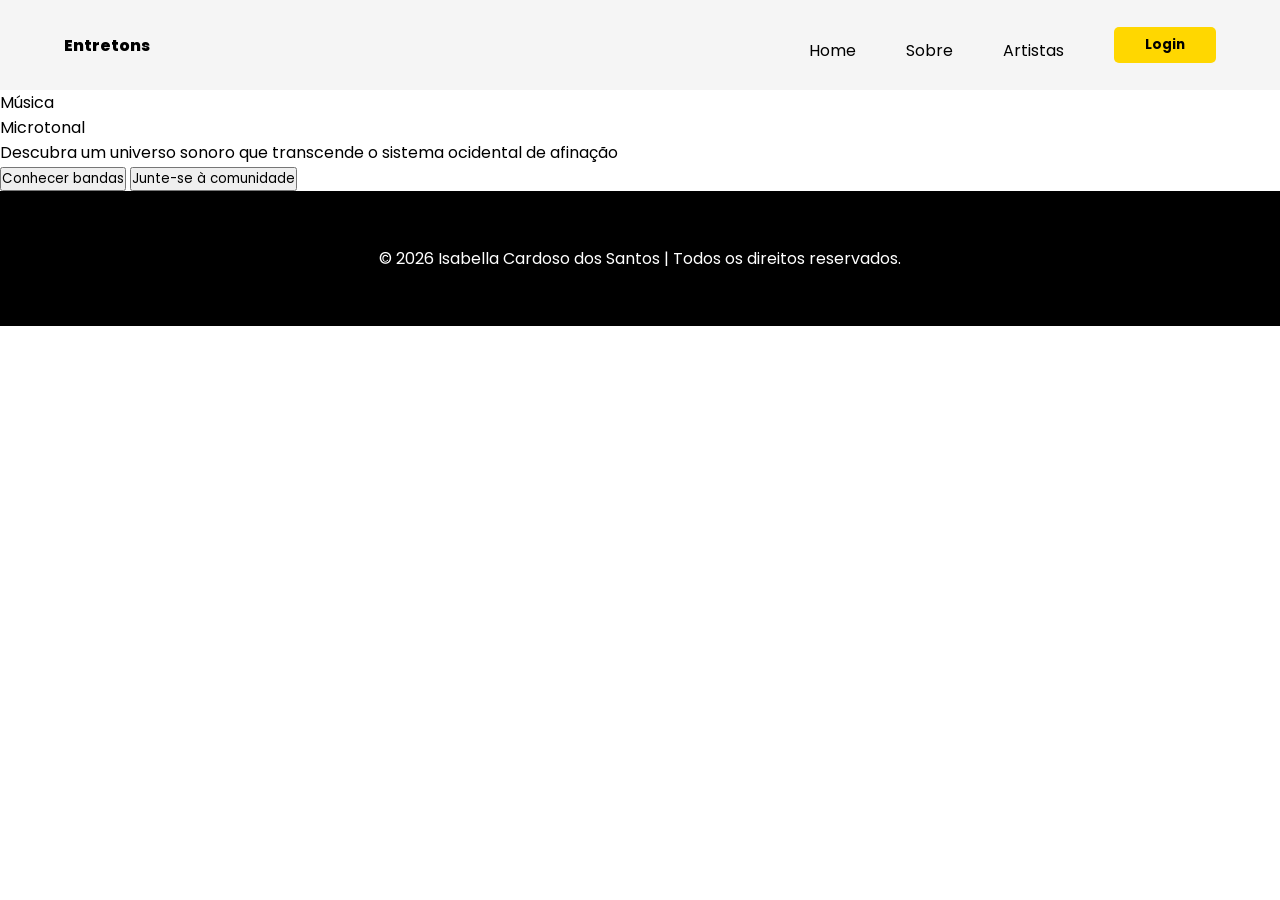
==== index.html @ 491bf0aa "feat: criando index.html novo e um arquivo css para setar estilos globais como header e footer e os " ====
<!DOCTYPE html>
<html lang="en">

<head>
    <meta charset="UTF-8">
    <meta name="viewport" content="width=device-width, initial-scale=1.0">
    <link rel="stylesheet" href="global.css">
    <title>Entretons | Home</title>
</head>

<body>
    <header>
        <nav>
            <div class="logo">
                <span>Entretons</span>
            </div>
            <ul>
                <li><a href="#"></a>Home</li>
                <li><a href="#"></a>Sobre</li>
                <li><a href="#"></a>Artistas</li>
                <button>Login</button>
            </ul>
        </nav>
    </header>

    <main>
        <div class="container">
            <div class="text-box">
                <span class="little-info"></span>
                <div class="title">
                    <p>Música</p><span>Microtonal</span>
                </div>
                <p class="descricao">Descubra um universo sonoro que transcende o sistema ocidental de afinação</p>
            </div>
            <div class="buttons">
                <button class="banda">Conhecer bandas</button>
                <button class="comunidade">Junte-se à comunidade</button>
            </div>
        </div>
    </main>

    <footer>
        <div>
        <span>© 2026 Isabella Cardoso dos Santos | Todos os direitos reservados. </span>
        </div>
    </footer>
</body>
</html>
---- global.css ----
@import url('https://fonts.googleapis.com/css2?family=Google+Sans+Flex:opsz,wght@6..144,1..1000&family=Poppins:ital,wght@0,100;0,200;0,300;0,400;0,500;0,600;0,700;0,800;0,900;1,100;1,200;1,300;1,400;1,500;1,600;1,700;1,800;1,900&display=swap');

* {
    margin: 0;
    padding: 0;
    font-family: Poppins, monospace;
}

header {
    width: 100%;
    height: 10vh;
    background-color: whitesmoke;
    display: flex;
}

nav {
    width: 100%;
    display: flex;
    align-items: center;
    justify-content: space-between;
}

nav .logo {
    display: flex;
    align-items: flex-start;
    margin-left: 5vw;
}

nav .logo span {
    font-weight: 800;
}

nav ul {
    display: flex;
    align-items: flex-end;
    margin-right: 5vw;
    gap: 50px;
}

nav ul li {
    list-style: none;
    cursor: pointer;
}

nav ul button {
    width: 8vw;
    height: 4vh;
    border-radius: 5px;
    border: none;
    cursor: pointer;
    background-color: #FFD700;
    text-decoration: none;
    color: #000000;
    font-weight: 700;
}

footer{
    width: 100%;
    height: 15vh;
    display: flex;
    align-items: center;
    justify-content: center;
    background-color: #000000;
    color: #fff;
}
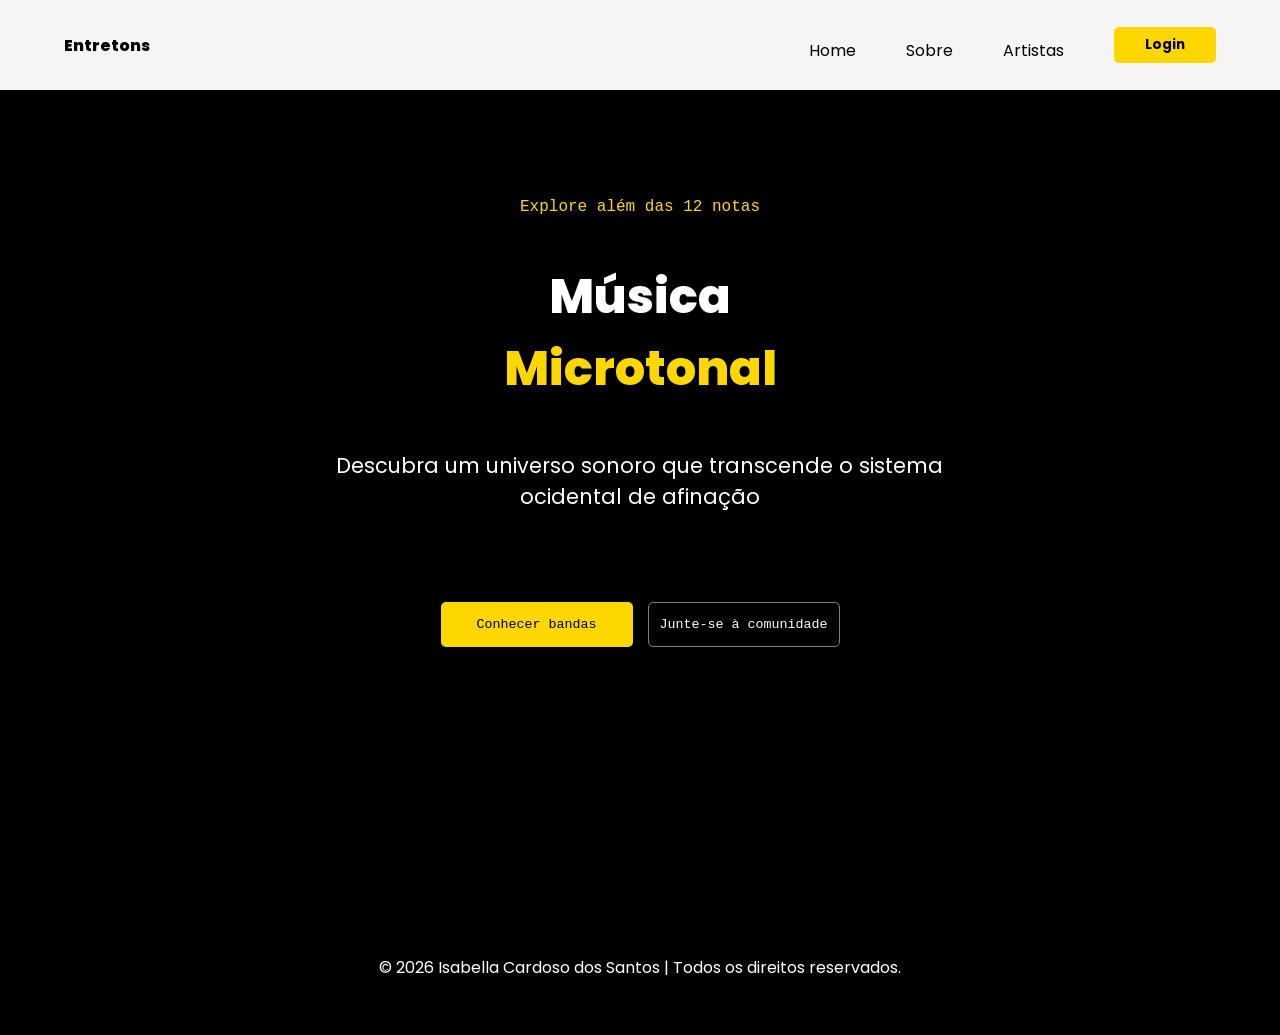
==== commit 21eab6d4: "feat: add parte principal da home e add arquivo css específico da home" ====
--- a/index.html
+++ b/index.html
@@ -5,6 +5,7 @@
     <meta charset="UTF-8">
     <meta name="viewport" content="width=device-width, initial-scale=1.0">
     <link rel="stylesheet" href="global.css">
+    <link rel="stylesheet" href="home.css">
     <title>Entretons | Home</title>
 </head>
 
@@ -26,15 +27,16 @@
     <main>
         <div class="container">
             <div class="text-box">
-                <span class="little-info"></span>
+                <span class="little-info">Explore além das 12 notas</span>
                 <div class="title">
-                    <p>Música</p><span>Microtonal</span>
+                    <p>Música</p>
+                    <span>Microtonal</span>
                 </div>
                 <p class="descricao">Descubra um universo sonoro que transcende o sistema ocidental de afinação</p>
             </div>
             <div class="buttons">
-                <button class="banda">Conhecer bandas</button>
-                <button class="comunidade">Junte-se à comunidade</button>
+                <button class="banda btn">Conhecer bandas</button>
+                <button class="comunidade btn">Junte-se à comunidade</button>
             </div>
         </div>
     </main>
--- a/home.css
+++ b/home.css
@@ -0,0 +1,84 @@
+main {
+    width: 100%;
+    height: 90vh;
+    display: flex;
+    background-color: #000000;
+    justify-content: center;
+}
+
+.container {
+    display: flex;
+    flex-direction: column;
+    align-items: center;
+}
+
+.text-box {
+    display: flex;
+    justify-content: center;
+    align-items: center;
+    flex-direction: column;
+}
+
+.text-box .little-info {
+    text-align: center;
+    color: #FFD700;
+    font-weight: 500;
+    font-size: 1em;
+    margin-top: 12vh;
+}
+
+.text-box .title {
+    text-align: center;
+    margin-top: 5vh;
+}
+
+.text-box .title p {
+    color: #fff;
+    font-size: 3em;
+    font-weight: 800;
+}
+
+.text-box .title span {
+    color: #FFD700;
+    font-size: 3em;
+    font-weight: 800;
+}
+
+.text-box .descricao {
+    text-align: center;
+    width: 80%;
+    color: #fff;
+    font-size: 1.3em;
+    margin-top: 5vh;
+}
+
+.buttons {
+    display: flex;
+    justify-content: center;
+    width: 100%;
+    margin-top: 10vh;
+    gap: 15px;
+}
+
+.banda {
+    background-color: #FFD700;
+    border: none;
+}
+
+.comunidade {
+    border: 1px solid gray;
+    background-color: transparent;
+    color: white;
+}
+
+.btn {
+    display: flex;
+    justify-content: center;
+    align-items: center;
+    padding: 10px;
+    width: 15vw;
+    height: 5vh;
+    border-radius: 5px;
+    font-weight: 500;
+    cursor: pointer;
+}
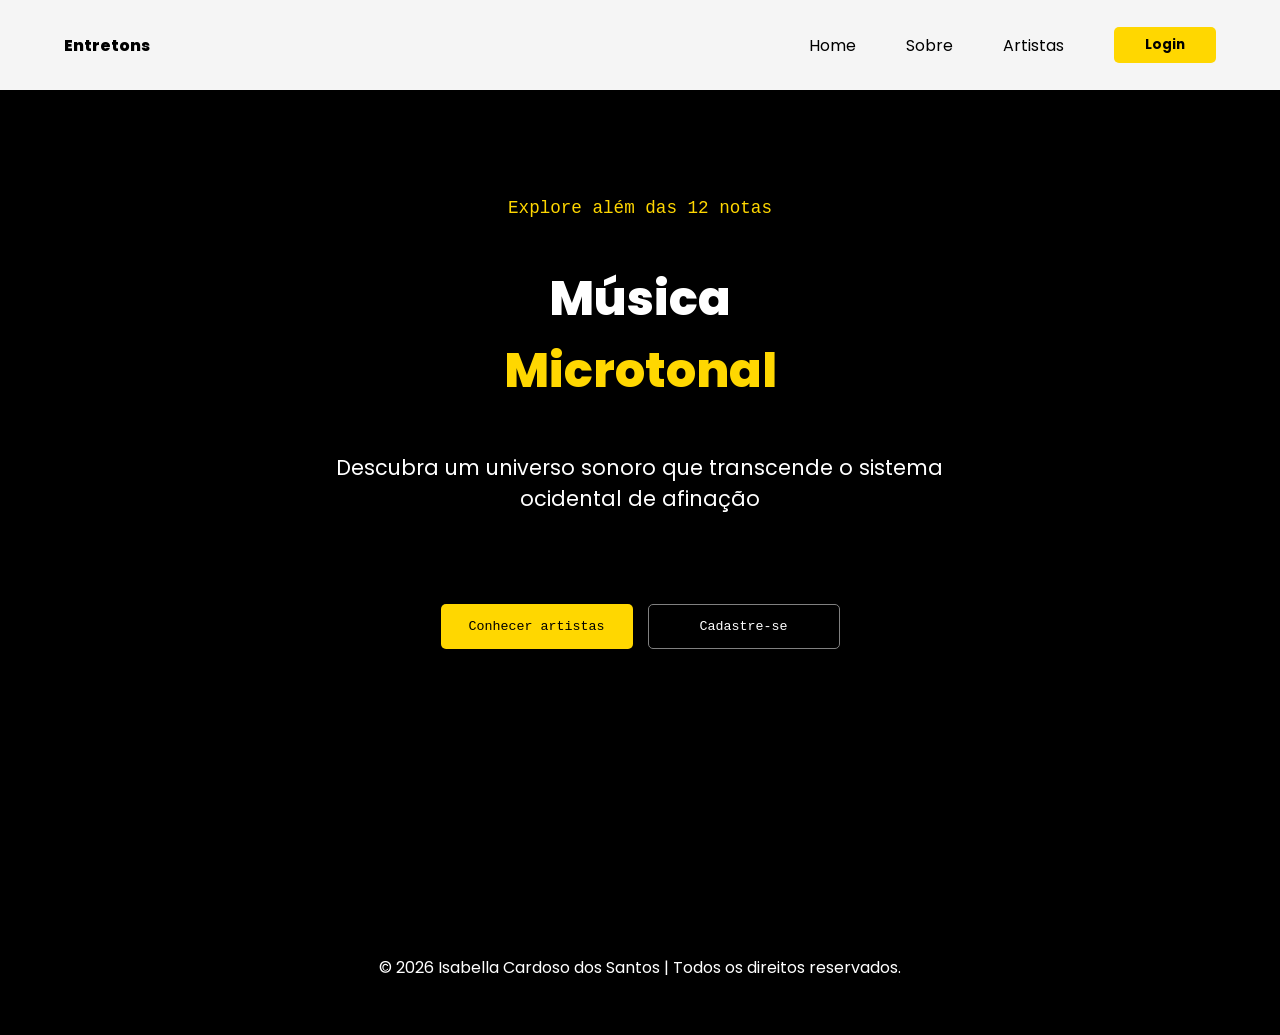
==== commit a57a63c9: "feat: adicionando alguns hovers na header e no botão da home para melhorar a estilização" ====
--- a/index.html
+++ b/index.html
@@ -35,11 +35,13 @@
                 <p class="descricao">Descubra um universo sonoro que transcende o sistema ocidental de afinação</p>
             </div>
             <div class="buttons">
-                <button class="banda btn">Conhecer bandas</button>
-                <button class="comunidade btn">Junte-se à comunidade</button>
+                <button class="artistas btn">Conhecer artistas</button>
+                <button class="cadastro btn">Cadastre-se</button>
             </div>
         </div>
     </main>
+
+    
 
     <footer>
         <div>
--- a/global.css
+++ b/global.css
@@ -32,7 +32,7 @@
 
 nav ul {
     display: flex;
-    align-items: flex-end;
+    align-items: center;
     margin-right: 5vw;
     gap: 50px;
 }
@@ -40,6 +40,10 @@
 nav ul li {
     list-style: none;
     cursor: pointer;
+}
+
+nav ul li:hover{
+    color: #a28d18;
 }
 
 nav ul button {
@@ -54,6 +58,10 @@
     font-weight: 700;
 }
 
+nav ul button:hover{
+    background-color: #ffd900cc;
+}
+
 footer{
     width: 100%;
     height: 15vh;
--- a/home.css
+++ b/home.css
@@ -23,7 +23,7 @@
     text-align: center;
     color: #FFD700;
     font-weight: 500;
-    font-size: 1em;
+    font-size: 1.1em;
     margin-top: 12vh;
 }
 
@@ -60,17 +60,6 @@
     gap: 15px;
 }
 
-.banda {
-    background-color: #FFD700;
-    border: none;
-}
-
-.comunidade {
-    border: 1px solid gray;
-    background-color: transparent;
-    color: white;
-}
-
 .btn {
     display: flex;
     justify-content: center;
@@ -81,4 +70,23 @@
     border-radius: 5px;
     font-weight: 500;
     cursor: pointer;
+}
+
+.artistas {
+    background-color: #FFD700;
+    border: none;
+}
+
+.artistas:hover{
+    background-color: #a28d18;
+}
+
+.cadastro {
+    border: 1px solid gray;
+    background-color: transparent;
+    color: white;
+}
+
+.cadastro:hover{
+    background-color: hsla(0, 0%, 100%, 0.181);
 }
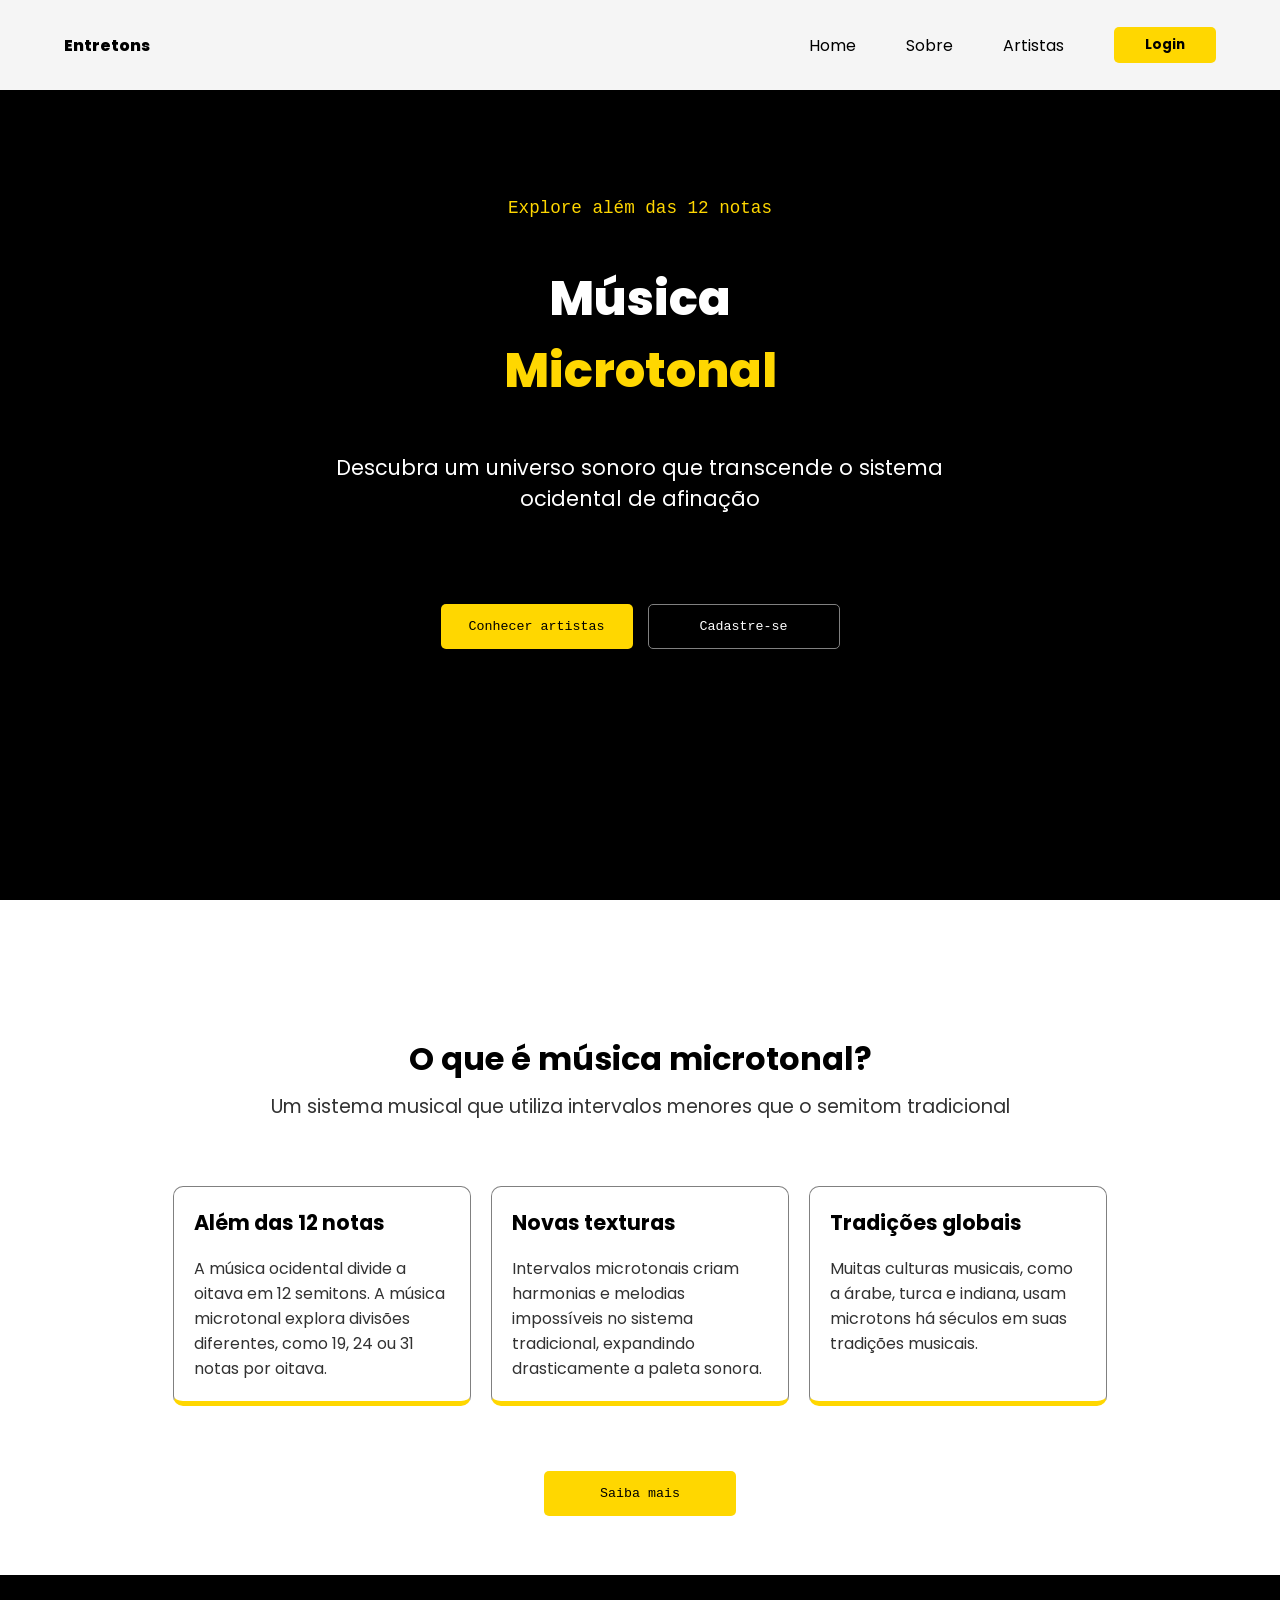
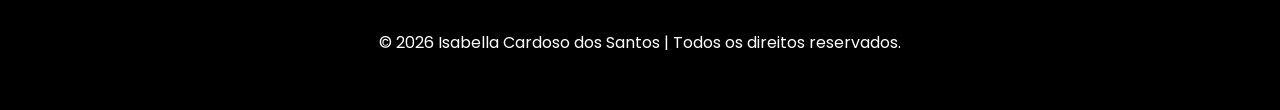
==== commit 235ac639: "feat: add html e css da sessão sobre" ====
--- a/index.html
+++ b/index.html
@@ -41,7 +41,29 @@
         </div>
     </main>
 
-    
+    <div class="sobre">
+        <div class="text-box-sobre">
+            <span class="title">O que é música microtonal?</span>
+            <p class="descricao">Um sistema musical que utiliza intervalos menores que o semitom tradicional</p>
+        </div>
+        <div class="cards">
+            <div class="card">
+                <span class="title">Além das 12 notas</span>
+                <p class="descricao">A música ocidental divide a oitava em 12 semitons. A música microtonal explora divisões diferentes, como 19, 24 ou 31 notas por oitava.</p>
+            </div>
+
+            <div class="card">
+                <span class="title">Novas texturas</span>
+                <p class="descricao">Intervalos microtonais criam harmonias e melodias impossíveis no sistema tradicional, expandindo drasticamente a paleta sonora.</p>
+            </div>
+
+            <div class="card">
+                <span class="title">Tradições globais</span>
+                <p class="descricao">Muitas culturas musicais, como a árabe, turca e indiana, usam microtons há séculos em suas tradições musicais.</p>
+            </div>
+        </div>
+        <button class="more btn">Saiba mais</button>
+    </div>
 
     <footer>
         <div>
--- a/home.css
+++ b/home.css
@@ -89,4 +89,66 @@
 
 .cadastro:hover{
     background-color: hsla(0, 0%, 100%, 0.181);
-}+}
+
+.sobre{
+    width: 100%;
+    height: 75vh;
+    display: flex;
+    align-items: center;
+    flex-direction: column;
+}
+
+.sobre .text-box-sobre{
+    display: flex;
+    flex-direction: column;
+    text-align: center;
+}
+
+.sobre .text-box-sobre .title{
+    font-size: 2em;
+    font-weight: 700;
+    margin-top: 15vh;
+}
+
+.sobre .text-box-sobre .descricao{
+    font-size: 1.2em;
+    color: rgb(50, 50, 50);
+    margin-top: 1vh;
+}
+
+.sobre .cards{
+    display: flex;
+    justify-content: space-between;
+    padding: 20px;
+    gap: 20px;
+    margin-top: 5vh;
+}
+
+.sobre .card{
+    width: 20vw;
+    padding: 20px;
+    border: 1px solid gray;
+    border-radius: 10px;
+    border-bottom: 5px solid #FFD700;
+}
+
+.sobre .card span{
+    font-size: 1.3em;
+    font-weight: 700;
+}
+
+.sobre .card p{
+    margin-top: 2vh;
+    color: rgb(50, 50, 50);
+}
+
+.sobre .more{
+    margin-top: 5vh;
+    background-color: #FFD700;
+    border: none;
+}
+
+.sobre .more:hover{
+    background-color: #a28d18;
+}
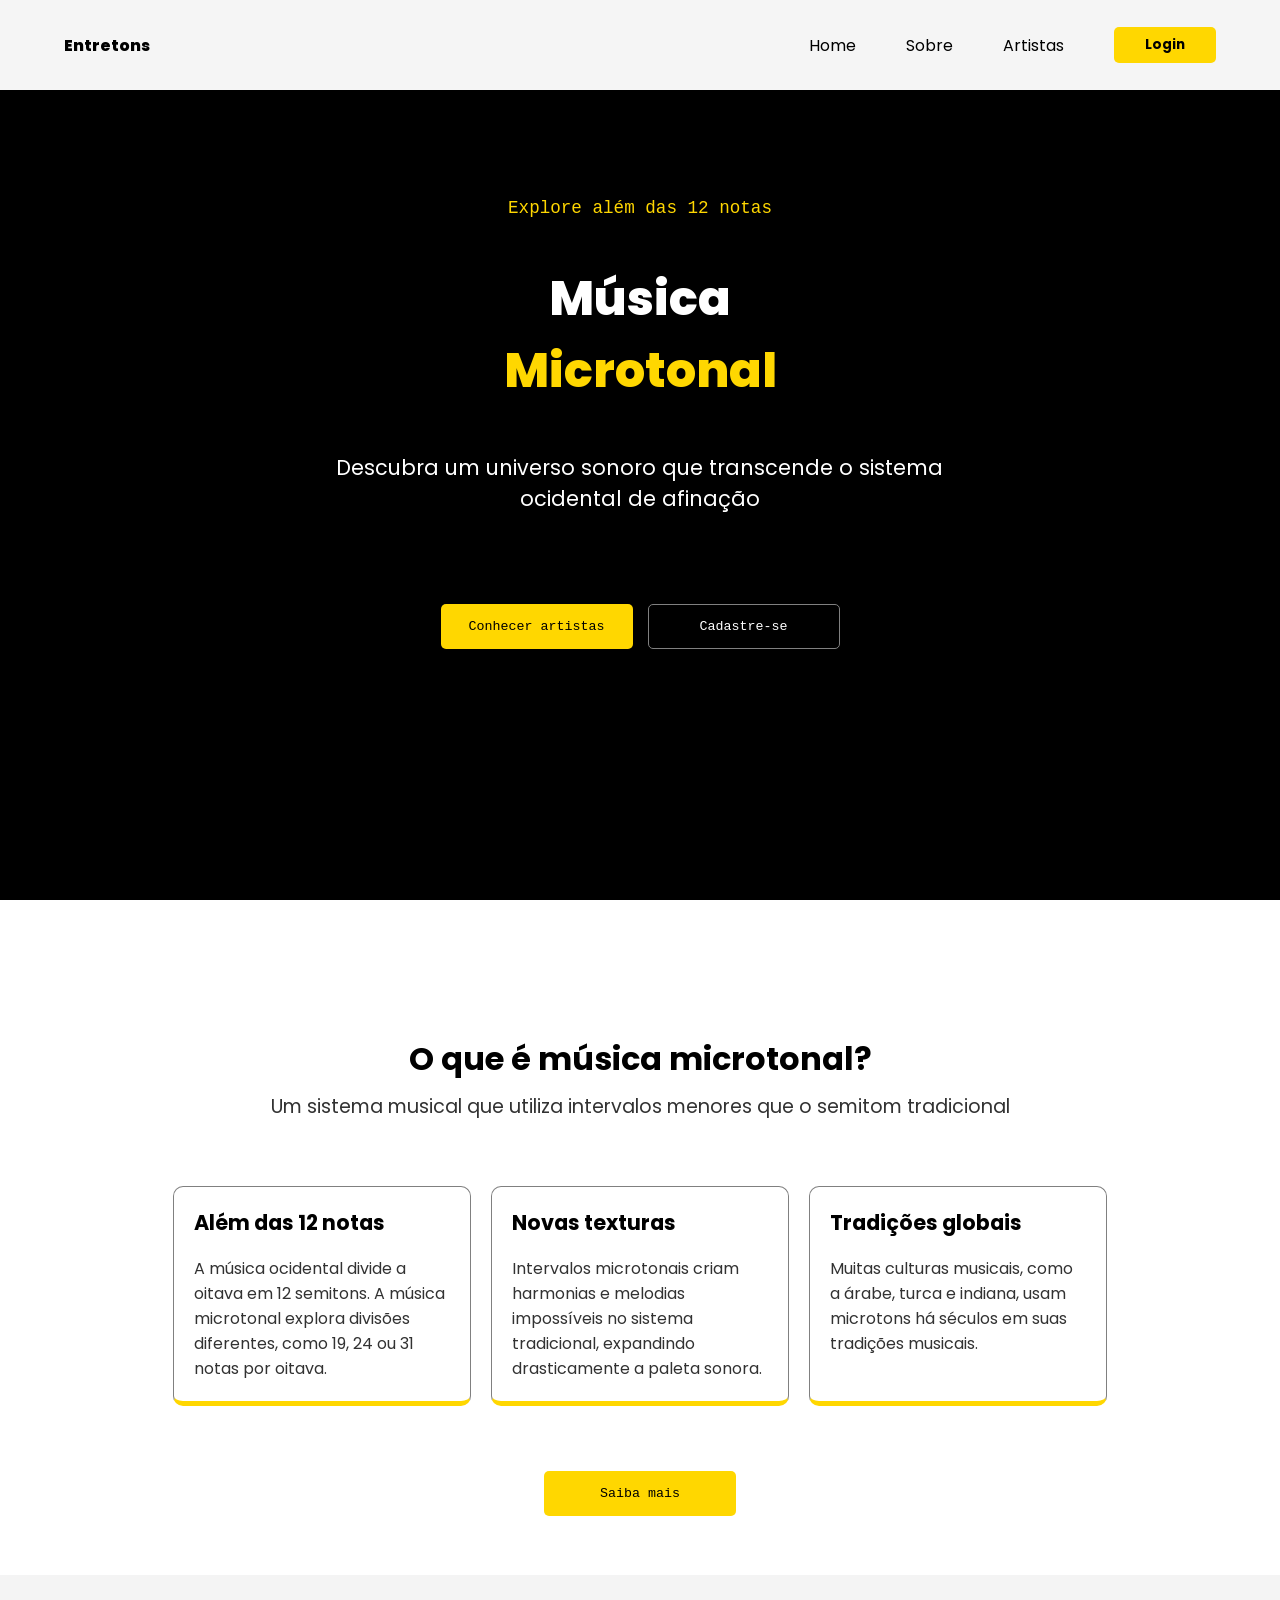
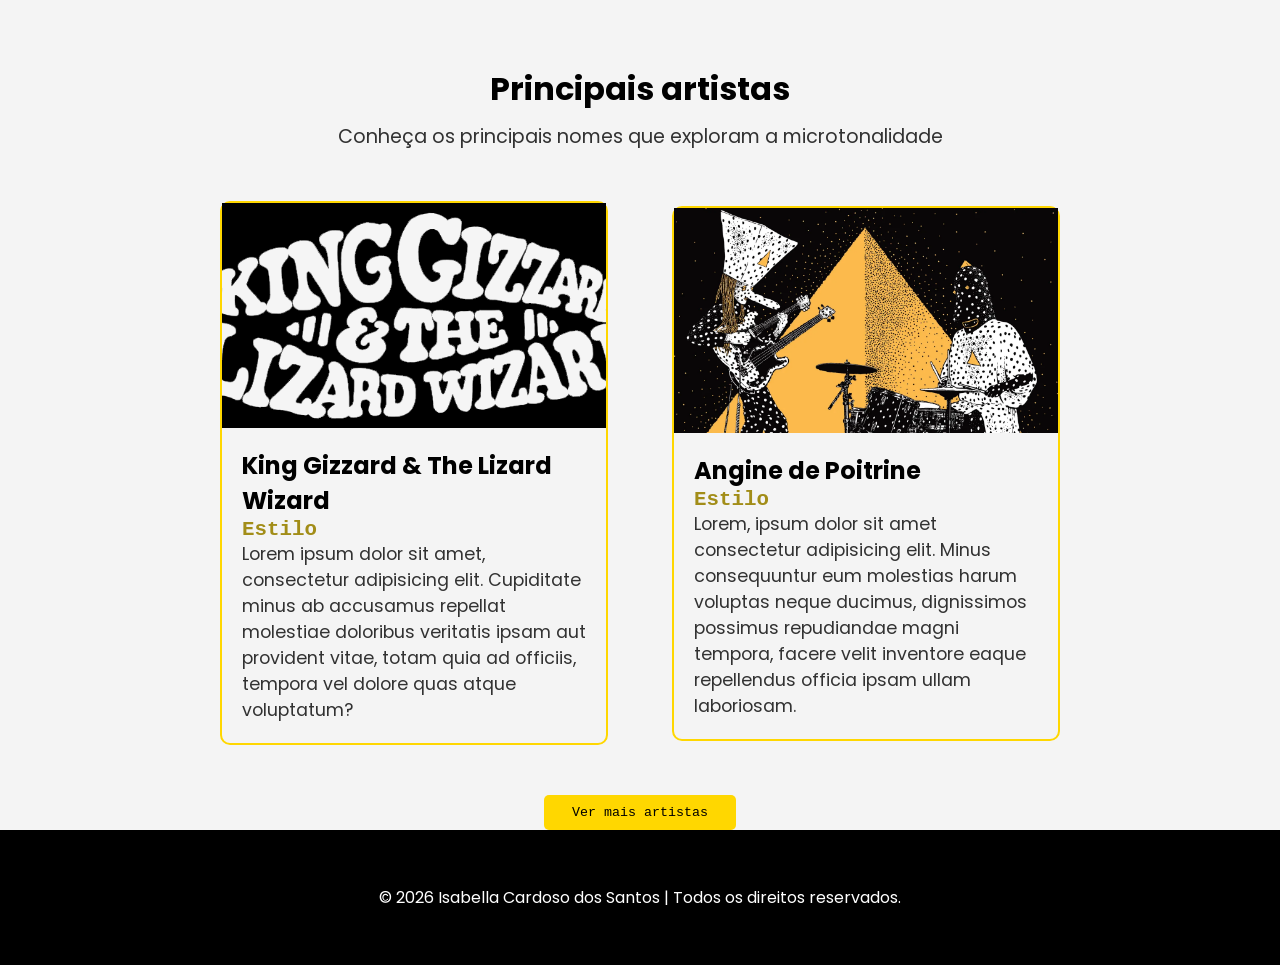
==== commit 83fb85e8: "feat: adicionando html e css da sessão artistas" ====
--- a/index.html
+++ b/index.html
@@ -49,26 +49,63 @@
         <div class="cards">
             <div class="card">
                 <span class="title">Além das 12 notas</span>
-                <p class="descricao">A música ocidental divide a oitava em 12 semitons. A música microtonal explora divisões diferentes, como 19, 24 ou 31 notas por oitava.</p>
+                <p class="descricao">A música ocidental divide a oitava em 12 semitons. A música microtonal explora
+                    divisões diferentes, como 19, 24 ou 31 notas por oitava.</p>
             </div>
 
             <div class="card">
                 <span class="title">Novas texturas</span>
-                <p class="descricao">Intervalos microtonais criam harmonias e melodias impossíveis no sistema tradicional, expandindo drasticamente a paleta sonora.</p>
+                <p class="descricao">Intervalos microtonais criam harmonias e melodias impossíveis no sistema
+                    tradicional, expandindo drasticamente a paleta sonora.</p>
             </div>
 
             <div class="card">
                 <span class="title">Tradições globais</span>
-                <p class="descricao">Muitas culturas musicais, como a árabe, turca e indiana, usam microtons há séculos em suas tradições musicais.</p>
+                <p class="descricao">Muitas culturas musicais, como a árabe, turca e indiana, usam microtons há séculos
+                    em suas tradições musicais.</p>
             </div>
         </div>
+
         <button class="more btn">Saiba mais</button>
+    </div>
+
+    <div class="artistas-container">
+        <div class="text-box-artistas">
+            <span class="tittle-art">Principais artistas</span>
+            <p class="descricao-art">Conheça os principais nomes que exploram a microtonalidade</p>
+        </div>
+        <div class="artistas-cards">
+            <div class="artistas-card">
+                <div class="img king"></div>
+                <div class="textos">
+                    <span class="nome">King Gizzard & The Lizard Wizard</span>
+                    <span class="genero">Estilo</span>
+                    <p class="descricao">Lorem ipsum dolor sit amet, consectetur adipisicing elit. Cupiditate minus ab
+                        accusamus repellat molestiae doloribus veritatis ipsam aut provident vitae, totam quia ad
+                        officiis, tempora vel dolore quas atque voluptatum?</p>
+                </div>
+            </div>
+            <div class="artistas-card">
+                <div class="img angine"></div>
+                <div class="textos">
+                    <span class="nome">Angine de Poitrine</span>
+                    <span class="genero">Estilo</span>
+                    <p class="descricao">Lorem, ipsum dolor sit amet consectetur adipisicing elit. Minus consequuntur
+                        eum
+                        molestias harum voluptas neque ducimus, dignissimos possimus repudiandae magni tempora, facere
+                        velit
+                        inventore eaque repellendus officia ipsam ullam laboriosam.</p>
+                </div>
+            </div>
+        </div>
+        <button class="more-artists btn">Ver mais artistas</button>
     </div>
 
     <footer>
         <div>
-        <span>© 2026 Isabella Cardoso dos Santos | Todos os direitos reservados. </span>
+            <span>© 2026 Isabella Cardoso dos Santos | Todos os direitos reservados. </span>
         </div>
     </footer>
 </body>
+
 </html>
--- a/home.css
+++ b/home.css
@@ -77,7 +77,7 @@
     border: none;
 }
 
-.artistas:hover{
+.artistas:hover {
     background-color: #a28d18;
 }
 
@@ -87,11 +87,11 @@
     color: white;
 }
 
-.cadastro:hover{
+.cadastro:hover {
     background-color: hsla(0, 0%, 100%, 0.181);
 }
 
-.sobre{
+.sobre {
     width: 100%;
     height: 75vh;
     display: flex;
@@ -99,25 +99,25 @@
     flex-direction: column;
 }
 
-.sobre .text-box-sobre{
-    display: flex;
-    flex-direction: column;
-    text-align: center;
-}
-
-.sobre .text-box-sobre .title{
+.sobre .text-box-sobre {
+    display: flex;
+    flex-direction: column;
+    text-align: center;
+}
+
+.sobre .text-box-sobre .title {
     font-size: 2em;
     font-weight: 700;
     margin-top: 15vh;
 }
 
-.sobre .text-box-sobre .descricao{
+.sobre .text-box-sobre .descricao {
     font-size: 1.2em;
     color: rgb(50, 50, 50);
     margin-top: 1vh;
 }
 
-.sobre .cards{
+.sobre .cards {
     display: flex;
     justify-content: space-between;
     padding: 20px;
@@ -125,7 +125,7 @@
     margin-top: 5vh;
 }
 
-.sobre .card{
+.sobre .card {
     width: 20vw;
     padding: 20px;
     border: 1px solid gray;
@@ -133,22 +133,110 @@
     border-bottom: 5px solid #FFD700;
 }
 
-.sobre .card span{
+.sobre .card span {
     font-size: 1.3em;
     font-weight: 700;
 }
 
-.sobre .card p{
+.sobre .card p {
     margin-top: 2vh;
     color: rgb(50, 50, 50);
 }
 
-.sobre .more{
+.sobre .more {
     margin-top: 5vh;
     background-color: #FFD700;
     border: none;
 }
 
-.sobre .more:hover{
+.sobre .more:hover {
     background-color: #a28d18;
 }
+
+.artistas-container {
+    display: flex;
+    width: 100%;
+    height: 95vh;
+    flex-direction: column;
+    align-items: center;
+    background-color: rgb(244, 244, 244);
+}
+
+.artistas-container .text-box-artistas {
+    display: flex;
+    flex-direction: column;
+    text-align: center;
+}
+
+.artistas-container .text-box-artistas .tittle-art {
+    font-size: 2em;
+    font-weight: 700;
+    margin-top: 10vh;
+}
+
+.artistas-container .text-box-artistas .descricao-art {
+    font-size: 1.2em;
+    color: rgb(50, 50, 50);
+    margin-top: 1vh;
+}
+
+.artistas-cards {
+    display: flex;
+    align-items: center;
+    justify-content: center;
+    padding: 50px;
+    gap: 5vw;
+}
+
+.artistas-cards .artistas-card {
+    display: flex;
+    flex-direction: column;
+    width: 30vw;
+    border: 2px solid #FFD700;
+    border-radius: 10px;
+}
+
+.img {
+    width: 100%;
+    height: 25vh;
+}
+
+.king {
+    background-image: url('king.png');
+    background-size: cover;
+    background-position: center;
+    background-color: black;
+}
+
+.angine {
+    background-image: url('angine.webp');
+    background-size: cover;
+    background-position: center;
+}
+
+.textos {
+    display: flex;
+    flex-direction: column;
+    padding: 20px;
+}
+
+.textos .nome {
+    font-size: 1.5em;
+    font-weight: 700;
+}
+
+.textos .genero {
+    font-size: 1.3em;
+    color: #a28d18;
+    font-weight: 600;
+}
+
+.textos .descricao {
+    color: rgb(50, 50, 50);
+    font-size: 1.1em;
+}
+
+.more-artists{
+    background-color: #FFD700;
+    border: none;
+}
